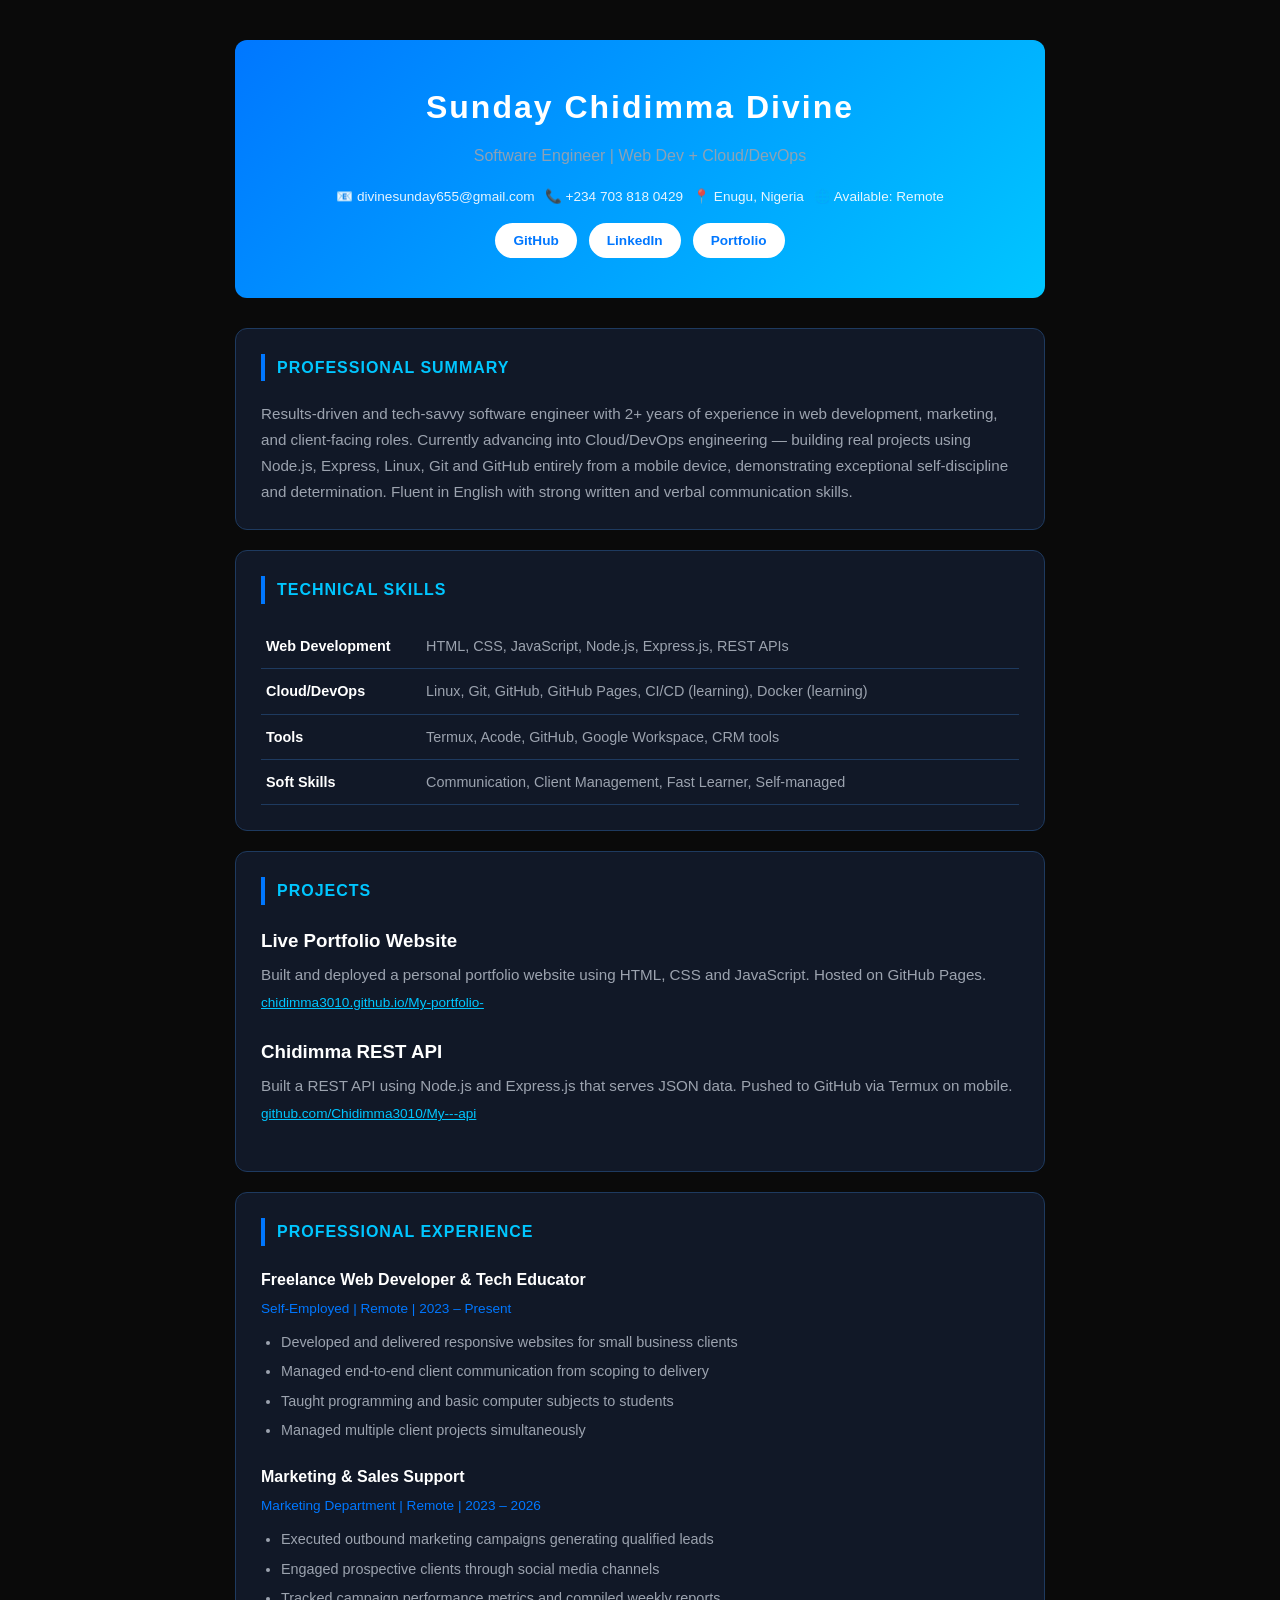
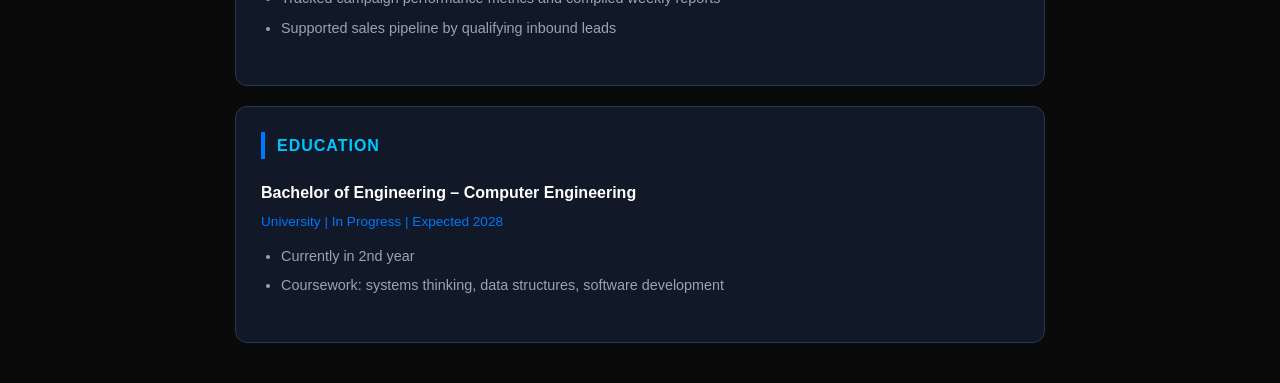
==== resume.html @ 66a1afa4 "Added professional resume page" ====
<!DOCTYPE html>
<html lang="en">
<head>
<meta charset="UTF-8" />
<meta name="viewport" content="width=device-width, initial-scale=1.0">
<title>Sunday Chidimma Divine | Resume</title>
<link rel="stylesheet" href="resume.css" />
</head>
<body>
<div class="container">

<header>
<h1>Sunday Chidimma Divine</h1>
<p class="title">Software Engineer | Web Dev + Cloud/DevOps</p>
<div class="contact-info">
<span>📧 divinesunday655@gmail.com</span>
<span>📞 +234 703 818 0429</span>
<span>📍 Enugu, Nigeria</span>
<span>🌐 Available: Remote</span>
</div>
<div class="contact-links">
<a href="https://github.com/Chidimma3010">GitHub</a>
<a href="https://www.linkedin.com/in/chidimma-divine-5548a1358">LinkedIn</a>
<a href="https://chidimma3010.github.io/My-portfolio-">Portfolio</a>
</div>
</header>

<section>
<h2>Professional Summary</h2>
<p>Results-driven and tech-savvy software engineer with 2+ years of experience in web development, marketing, and client-facing roles. Currently advancing into Cloud/DevOps engineering — building real projects using Node.js, Express, Linux, Git and GitHub entirely from a mobile device, demonstrating exceptional self-discipline and determination. Fluent in English with strong written and verbal communication skills.</p>
</section>

<section>
<h2>Technical Skills</h2>
<table>
<tr>
<td><strong>Web Development</strong></td>
<td>HTML, CSS, JavaScript, Node.js, Express.js, REST APIs</td>
</tr>
<tr>
<td><strong>Cloud/DevOps</strong></td>
<td>Linux, Git, GitHub, GitHub Pages, CI/CD (learning), Docker (learning)</td>
</tr>
<tr>
<td><strong>Tools</strong></td>
<td>Termux, Acode, GitHub, Google Workspace, CRM tools</td>
</tr>
<tr>
<td><strong>Soft Skills</strong></td>
<td>Communication, Client Management, Fast Learner, Self-managed</td>
</tr>
</table>
</section>

<section>
<h2>Projects</h2>
<div class="project">
<h3>Live Portfolio Website</h3>
<p>Built and deployed a personal portfolio website using HTML, CSS and JavaScript. Hosted on GitHub Pages.</p>
<a href="https://chidimma3010.github.io/My-portfolio-">chidimma3010.github.io/My-portfolio-</a>
</div>
<div class="project">
<h3>Chidimma REST API</h3>
<p>Built a REST API using Node.js and Express.js that serves JSON data. Pushed to GitHub via Termux on mobile.</p>
<a href="https://github.com/Chidimma3010/My---api">github.com/Chidimma3010/My---api</a>
</div>
</section>

<section>
<h2>Professional Experience</h2>
<div class="job">
<h3>Freelance Web Developer & Tech Educator</h3>
<p class="meta">Self-Employed | Remote | 2023 – Present</p>
<ul>
<li>Developed and delivered responsive websites for small business clients</li>
<li>Managed end-to-end client communication from scoping to delivery</li>
<li>Taught programming and basic computer subjects to students</li>
<li>Managed multiple client projects simultaneously</li>
</ul>
</div>
<div class="job">
<h3>Marketing & Sales Support</h3>
<p class="meta">Marketing Department | Remote | 2023 – 2026</p>
<ul>
<li>Executed outbound marketing campaigns generating qualified leads</li>
<li>Engaged prospective clients through social media channels</li>
<li>Tracked campaign performance metrics and compiled weekly reports</li>
<li>Supported sales pipeline by qualifying inbound leads</li>
</ul>
</div>
</section>

<section>
<h2>Education</h2>
<div class="job">
<h3>Bachelor of Engineering – Computer Engineering</h3>
<p class="meta">University | In Progress | Expected 2028</p>
<ul>
<li>Currently in 2nd year</li>
<li>Coursework: systems thinking, data structures, software development</li>
</ul>
</div>
</section>

</div>
</body>
</html>
---- resume.css ----
* { margin: 0; padding: 0; box-sizing: border-box; }

body {
  font-family: Arial, sans-serif;
  background: #0a0a0a;
  color: #e0e0e0;
  line-height: 1.7;
}

.container {
  max-width: 850px;
  margin: 40px auto;
  padding: 0 20px;
}

header {
  background: linear-gradient(135deg, #0077ff, #00c6ff);
  color: white;
  padding: 40px 30px;
  border-radius: 12px;
  text-align: center;
  margin-bottom: 30px;
}

header h1 { font-size: 2em; letter-spacing: 2px; margin-bottom: 8px; }

.title { font-size: 1em; opacity: 0.9; margin-bottom: 15px; }

.contact-info {
  display: flex;
  flex-wrap: wrap;
  justify-content: center;
  gap: 10px;
  font-size: 0.85em;
  margin-bottom: 15px;
  opacity: 0.9;
}

.contact-links {
  display: flex;
  justify-content: center;
  gap: 12px;
  flex-wrap: wrap;
}

.contact-links a {
  background: white;
  color: #0077ff;
  padding: 6px 18px;
  border-radius: 25px;
  text-decoration: none;
  font-weight: bold;
  font-size: 0.85em;
}

section {
  background: #111827;
  border: 1px solid #1e3a5f;
  border-radius: 12px;
  padding: 25px;
  margin-bottom: 20px;
}

h2 {
  color: #00c6ff;
  border-left: 4px solid #0077ff;
  padding-left: 12px;
  margin-bottom: 20px;
  text-transform: uppercase;
  letter-spacing: 1px;
  font-size: 1em;
}

p { color: #9ca3af; font-size: 0.95em; }

table { width: 100%; border-collapse: collapse; }

table tr { border-bottom: 1px solid #1e3a5f; }

table td { padding: 10px 5px; font-size: 0.9em; color: #9ca3af; }

table td:first-child { color: #ffffff; width: 160px; }

.project { margin-bottom: 20px; }

.project h3 { color: #ffffff; margin-bottom: 6px; }

.project a { color: #00c6ff; font-size: 0.85em; }

.job { margin-bottom: 20px; }

.job h3 { color: #ffffff; font-size: 1em; margin-bottom: 4px; }

.meta { color: #0077ff; font-size: 0.85em; margin-bottom: 10px; }

ul { padding-left: 20px; }

ul li { color: #9ca3af; font-size: 0.9em; margin-bottom: 5px; }
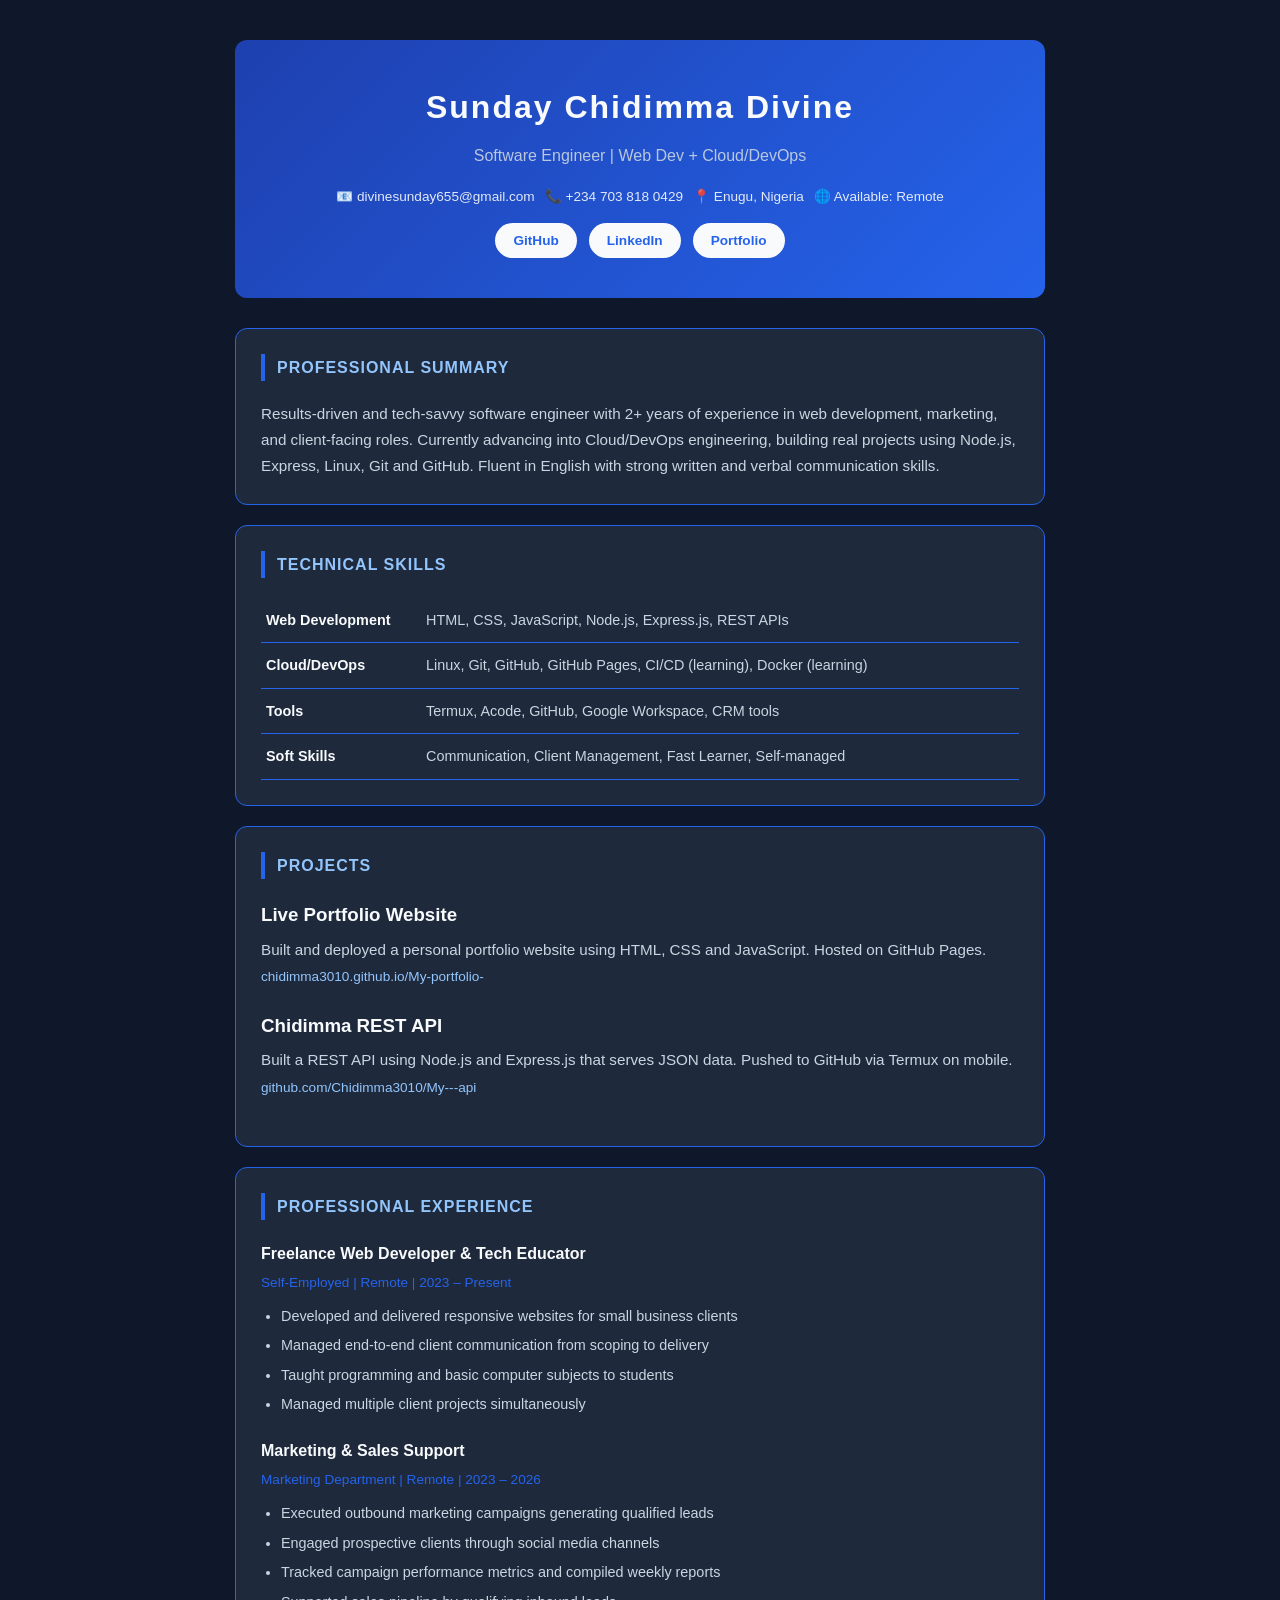
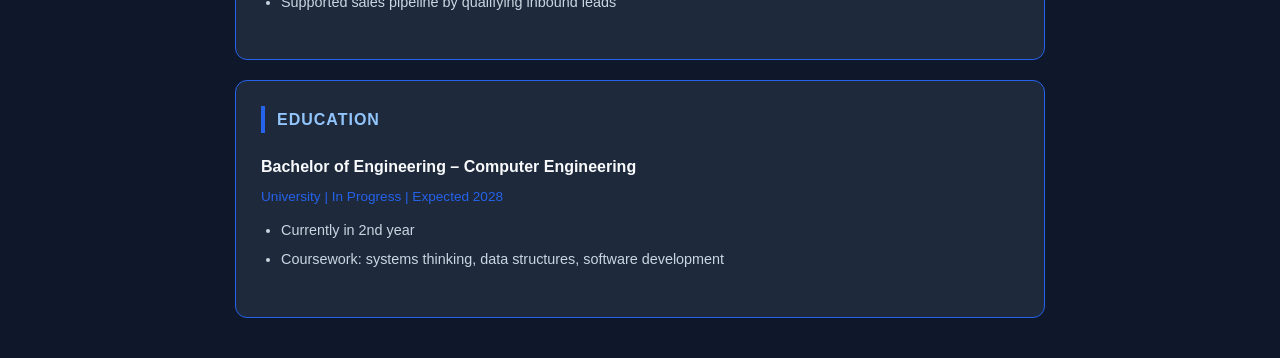
==== commit 486e21ee: "Cleaned up resume summary" ====
--- a/resume.html
+++ b/resume.html
@@ -27,7 +27,7 @@
 
 <section>
 <h2>Professional Summary</h2>
-<p>Results-driven and tech-savvy software engineer with 2+ years of experience in web development, marketing, and client-facing roles. Currently advancing into Cloud/DevOps engineering — building real projects using Node.js, Express, Linux, Git and GitHub entirely from a mobile device, demonstrating exceptional self-discipline and determination. Fluent in English with strong written and verbal communication skills.</p>
+<p>Results-driven and tech-savvy software engineer with 2+ years of experience in web development, marketing, and client-facing roles. Currently advancing into Cloud/DevOps engineering, building real projects using Node.js, Express, Linux, Git and GitHub. Fluent in English with strong written and verbal communication skills.</p>
 </section>
 
 <section>
--- a/resume.css
+++ b/resume.css
@@ -2,20 +2,16 @@
 
 body {
   font-family: Arial, sans-serif;
-  background: #0a0a0a;
-  color: #e0e0e0;
+  background: #0F172A;
+  color: #F8FAFC;
   line-height: 1.7;
 }
 
-.container {
-  max-width: 850px;
-  margin: 40px auto;
-  padding: 0 20px;
-}
+.container { max-width: 850px; margin: 40px auto; padding: 0 20px; }
 
 header {
-  background: linear-gradient(135deg, #0077ff, #00c6ff);
-  color: white;
+  background: linear-gradient(135deg, #1E40AF, #2563EB);
+  color: #F8FAFC;
   padding: 40px 30px;
   border-radius: 12px;
   text-align: center;
@@ -23,7 +19,6 @@
 }
 
 header h1 { font-size: 2em; letter-spacing: 2px; margin-bottom: 8px; }
-
 .title { font-size: 1em; opacity: 0.9; margin-bottom: 15px; }
 
 .contact-info {
@@ -44,8 +39,8 @@
 }
 
 .contact-links a {
-  background: white;
-  color: #0077ff;
+  background: #F8FAFC;
+  color: #2563EB;
   padding: 6px 18px;
   border-radius: 25px;
   text-decoration: none;
@@ -54,16 +49,16 @@
 }
 
 section {
-  background: #111827;
-  border: 1px solid #1e3a5f;
+  background: #1E293B;
+  border: 1px solid #2563EB;
   border-radius: 12px;
   padding: 25px;
   margin-bottom: 20px;
 }
 
 h2 {
-  color: #00c6ff;
-  border-left: 4px solid #0077ff;
+  color: #93C5FD;
+  border-left: 4px solid #2563EB;
   padding-left: 12px;
   margin-bottom: 20px;
   text-transform: uppercase;
@@ -71,28 +66,22 @@
   font-size: 1em;
 }
 
-p { color: #9ca3af; font-size: 0.95em; }
+p { color: #CBD5E1; font-size: 0.95em; }
 
 table { width: 100%; border-collapse: collapse; }
-
-table tr { border-bottom: 1px solid #1e3a5f; }
-
-table td { padding: 10px 5px; font-size: 0.9em; color: #9ca3af; }
-
-table td:first-child { color: #ffffff; width: 160px; }
+table tr { border-bottom: 1px solid #2563EB; }
+table td { padding: 10px 5px; font-size: 0.9em; color: #CBD5E1; }
+table td:first-child { color: #F8FAFC; width: 160px; }
 
 .project { margin-bottom: 20px; }
-
-.project h3 { color: #ffffff; margin-bottom: 6px; }
-
-.project a { color: #00c6ff; font-size: 0.85em; }
+.project h3 { color: #F8FAFC; margin-bottom: 6px; }
+.project a { color: #93C5FD; font-size: 0.85em; }
 
 .job { margin-bottom: 20px; }
-
-.job h3 { color: #ffffff; font-size: 1em; margin-bottom: 4px; }
-
-.meta { color: #0077ff; font-size: 0.85em; margin-bottom: 10px; }
+.job h3 { color: #F8FAFC; font-size: 1em; margin-bottom: 4px; }
+.meta { color: #2563EB; font-size: 0.85em; margin-bottom: 10px; }
 
 ul { padding-left: 20px; }
+ul li { color: #CBD5E1; font-size: 0.9em; margin-bottom: 5px; }
 
-ul li { color: #9ca3af; font-size: 0.9em; margin-bottom: 5px; }
+a { color: #93C5FD; text-decoration: none; }
